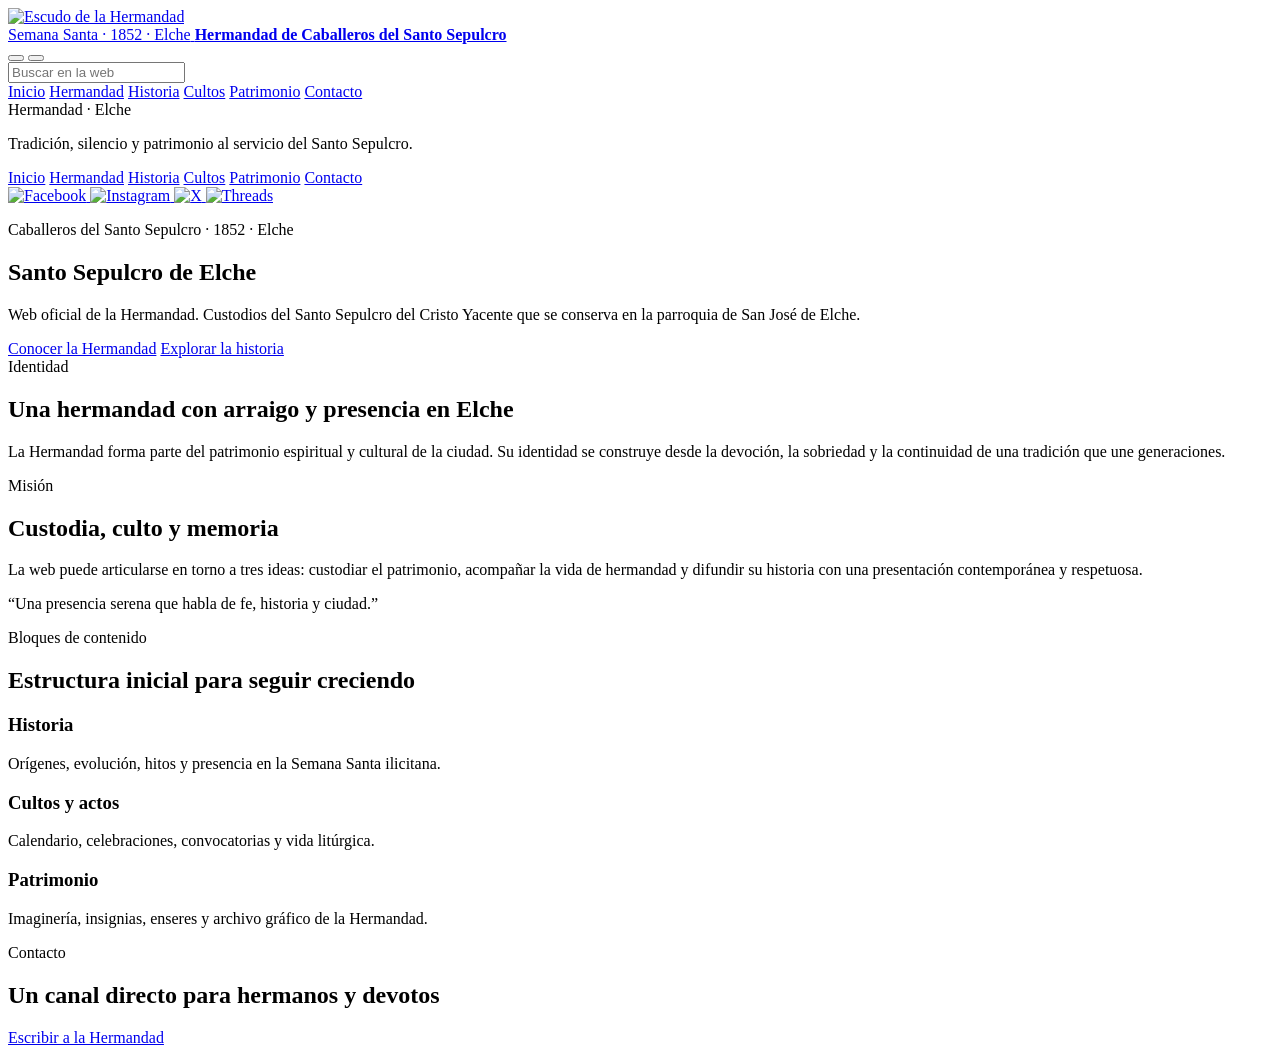
==== index.html @ 03a78425 "Add files via upload" ====
<!doctype html>
<html lang="es">
<head>
  <meta charset="UTF-8">
  <meta name="viewport" content="width=device-width, initial-scale=1.0">
  <title>Hermandad de Caballeros del Santo Sepulcro de Elche</title>
  <meta name="description" content="Web oficial de la Hermandad de Caballeros del Santo Sepulcro de Elche">
  <link rel="icon" href="img/sepulcro-n.png" type="image/png">
  <link rel="preconnect" href="https://fonts.googleapis.com">
  <link rel="preconnect" href="https://fonts.gstatic.com" crossorigin>
  <link href="https://fonts.googleapis.com/css2?family=Cormorant+Garamond:wght@500;600;700&family=Inter:wght@400;500;600&display=swap" rel="stylesheet">
  <link rel="stylesheet" href="css/styles.css">
</head>
<body class="home">
  <header class="site-header" id="siteHeader">
    <div class="header-bar wrap">
      <a href="index.html#inicio" class="brand" aria-label="Ir al inicio">
        <div class="brand-shield">
          <img src="img/escudo.png" alt="Escudo de la Hermandad">
        </div>
        <div class="brand-text">
          <span class="brand-top">Semana Santa · 1852 · Elche</span>
          <strong>Hermandad de Caballeros del Santo Sepulcro</strong>
        </div>
      </a>

      <div class="header-actions">
        <button class="icon-button search-toggle" type="button" aria-label="Abrir buscador" aria-expanded="false" aria-controls="searchPanel">
          <span class="icon-search"></span>
        </button>
        <button class="menu-toggle" type="button" aria-label="Abrir menú" aria-expanded="false" aria-controls="mobileMenu">
          <span></span>
          <span></span>
          <span></span>
        </button>
      </div>
    </div>

    <div class="search-panel" id="searchPanel">
      <div class="wrap search-inner">
        <input type="search" placeholder="Buscar en la web" aria-label="Buscar en la web">
      </div>
    </div>

    <nav class="desktop-nav wrap" aria-label="Menú principal">
      <a href="index.html#inicio">Inicio</a>
      <a href="hermandad.html">Hermandad</a>
      <a href="index.html#historia">Historia</a>
      <a href="index.html#cultos">Cultos</a>
      <a href="index.html#patrimonio">Patrimonio</a>
      <a href="index.html#contacto">Contacto</a>
    </nav>

    <nav class="mobile-menu" id="mobileMenu" aria-label="Menú móvil">
      <div class="mobile-menu-inner wrap">
        <div class="mobile-menu-copy">
          <span class="mobile-eyebrow">Hermandad · Elche</span>
          <p>Tradición, silencio y patrimonio al servicio del Santo Sepulcro.</p>
        </div>

        <nav class="mobile-nav">
          <a href="index.html#inicio">Inicio</a>
          <a href="hermandad.html">Hermandad</a>
          <a href="index.html#historia">Historia</a>
          <a href="index.html#cultos">Cultos</a>
          <a href="index.html#patrimonio">Patrimonio</a>
          <a href="index.html#contacto">Contacto</a>
        </nav>

        <div class="mobile-social">
          <a href="https://www.facebook.com/SantoSepulcroElche/" target="_blank" rel="noreferrer" class="social-link" aria-label="Facebook">
            <img src="https://cdn.jsdelivr.net/npm/simple-icons@v9/icons/facebook.svg" alt="Facebook">
          </a>
          <a href="https://www.instagram.com/hermandadsantosepulcroelche/" target="_blank" rel="noreferrer" class="social-link" aria-label="Instagram">
            <img src="https://cdn.jsdelivr.net/npm/simple-icons@v9/icons/instagram.svg" alt="Instagram">
          </a>
          <a href="https://x.com/santo_elche" target="_blank" rel="noreferrer" class="social-link" aria-label="X">
            <img src="https://cdn.jsdelivr.net/npm/simple-icons@v9/icons/x.svg" alt="X">
          </a>
          <a href="https://www.threads.com/@hermandadsantosepulcroelche" target="_blank" rel="noreferrer" class="social-link" aria-label="Threads">
            <img src="https://cdn.jsdelivr.net/npm/simple-icons@v9/icons/threads.svg" alt="Threads">
          </a>
        </div>
      </div>
    </nav>
  </header>

  <main>
    <section class="hero" id="inicio">
      <div class="hero-overlay"></div>
      <div class="wrap hero-content">
        <p class="hero-kicker">Caballeros del Santo Sepulcro · 1852 · Elche</p>
        <h1>Santo Sepulcro de Elche</h1>
        <p class="hero-lead">
          Web oficial de la Hermandad. Custodios del Santo Sepulcro del Cristo Yacente que se conserva en la parroquia de San José de Elche.
        </p>
        <div class="hero-actions">
          <a class="button button-primary" href="hermandad.html">Conocer la Hermandad</a>
          <a class="button button-secondary" href="#historia">Explorar la historia</a>
        </div>
      </div>
    </section>

    <section class="section intro-grid" id="historia">
      <div class="wrap grid-two">
        <article class="panel">
          <span class="section-kicker">Identidad</span>
          <h2>Una hermandad con arraigo y presencia en Elche</h2>
          <p>
            La Hermandad forma parte del patrimonio espiritual y cultural de la ciudad. Su identidad se construye desde la devoción, la sobriedad y la continuidad de una tradición que une generaciones.
          </p>
        </article>
        <article class="panel panel-soft">
          <span class="section-kicker">Misión</span>
          <h2>Custodia, culto y memoria</h2>
          <p>
            La web puede articularse en torno a tres ideas: custodiar el patrimonio, acompañar la vida de hermandad y difundir su historia con una presentación contemporánea y respetuosa.
          </p>
        </article>
      </div>
    </section>

    <section class="section quote-band" id="cultos">
      <div class="wrap quote-band-inner">
        <p>“Una presencia serena que habla de fe, historia y ciudad.”</p>
      </div>
    </section>

    <section class="section cards-section" id="patrimonio">
      <div class="wrap">
        <div class="section-head">
          <span class="section-kicker">Bloques de contenido</span>
          <h2>Estructura inicial para seguir creciendo</h2>
        </div>
        <div class="cards-grid">
          <article class="info-card">
            <h3>Historia</h3>
            <p>Orígenes, evolución, hitos y presencia en la Semana Santa ilicitana.</p>
          </article>
          <article class="info-card">
            <h3>Cultos y actos</h3>
            <p>Calendario, celebraciones, convocatorias y vida litúrgica.</p>
          </article>
          <article class="info-card">
            <h3>Patrimonio</h3>
            <p>Imaginería, insignias, enseres y archivo gráfico de la Hermandad.</p>
          </article>
        </div>
      </div>
    </section>

    <section class="section contact-strip" id="contacto">
      <div class="wrap contact-strip-inner">
        <div>
          <span class="section-kicker">Contacto</span>
          <h2>Un canal directo para hermanos y devotos</h2>
        </div>
        <a class="button button-primary" href="mailto:info@example.com">Escribir a la Hermandad</a>
      </div>
    </section>
  </main>

  <script src="js/menu.js"></script>
</body>
</html>
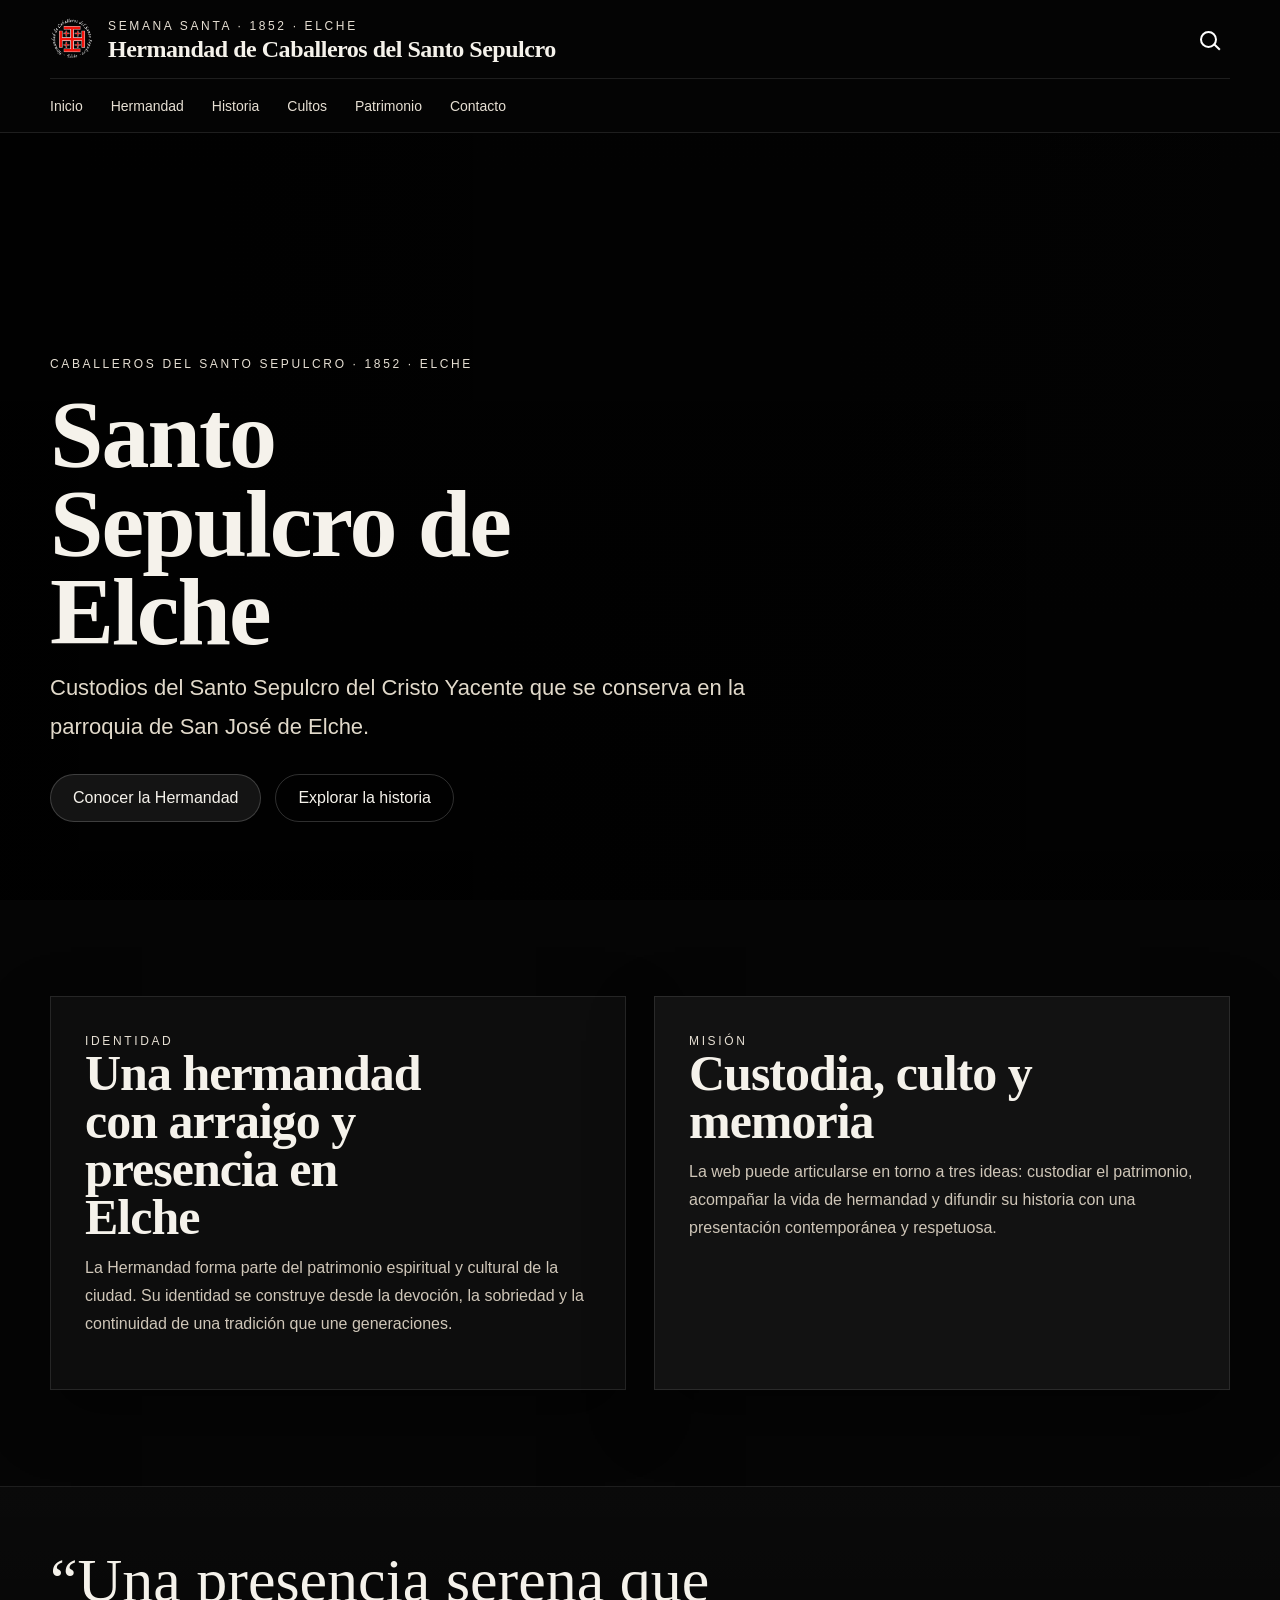
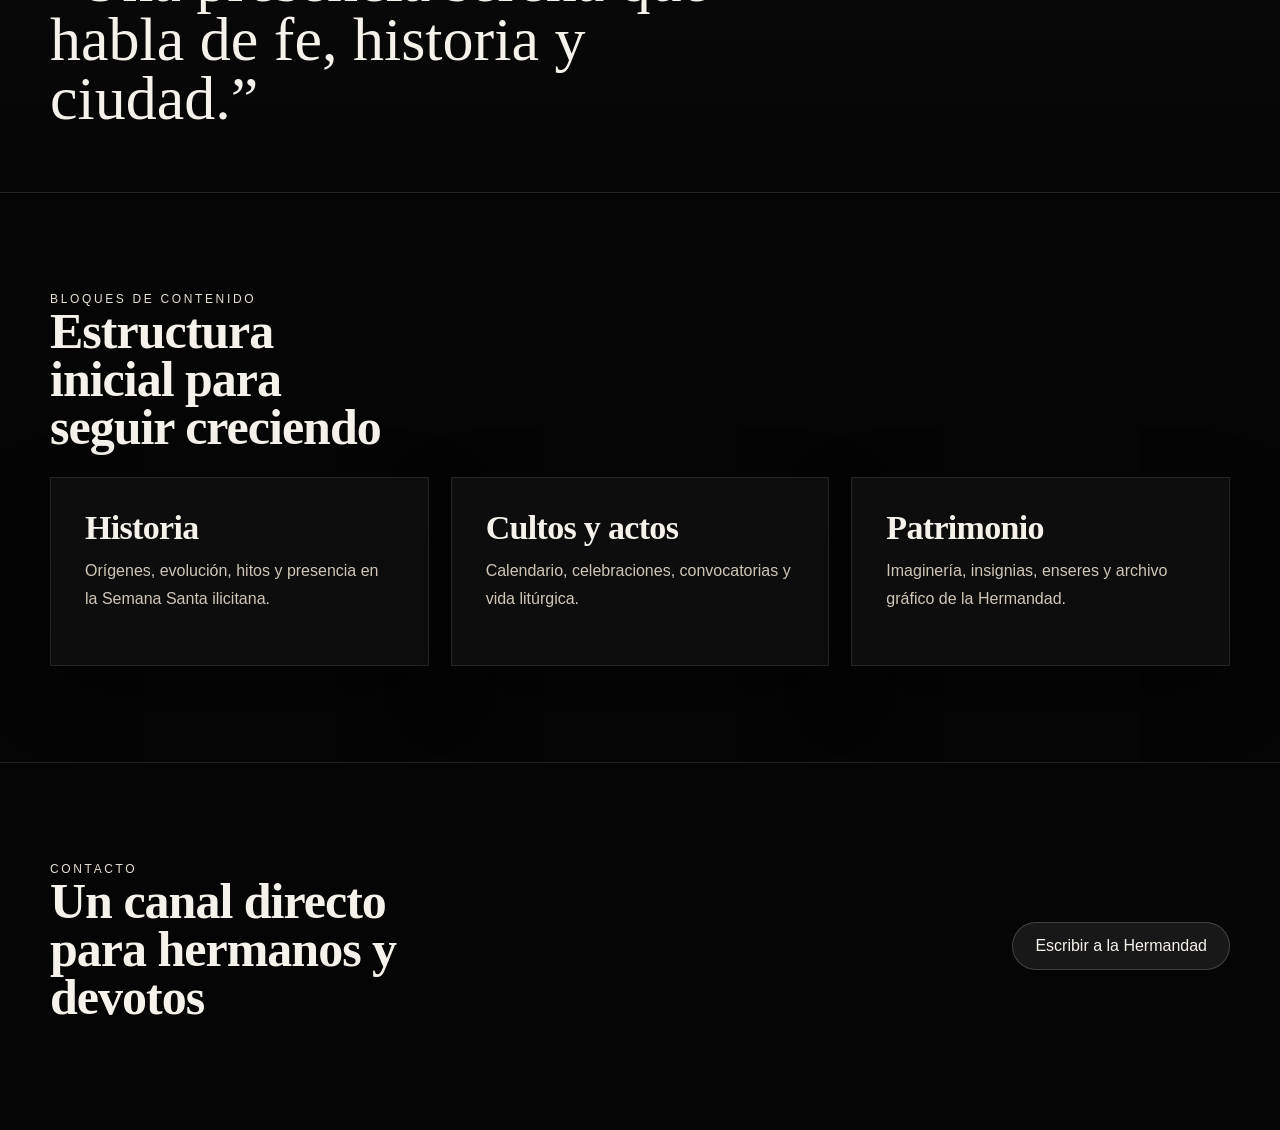
==== commit 62517e54: "Update meta description and hero text" ====
--- a/index.html
+++ b/index.html
@@ -4,7 +4,7 @@
   <meta charset="UTF-8">
   <meta name="viewport" content="width=device-width, initial-scale=1.0">
   <title>Hermandad de Caballeros del Santo Sepulcro de Elche</title>
-  <meta name="description" content="Web oficial de la Hermandad de Caballeros del Santo Sepulcro de Elche">
+  <meta name="description" content="Hermandad de Caballeros del Santo Sepulcro de Elche">
   <link rel="icon" href="img/sepulcro-n.png" type="image/png">
   <link rel="preconnect" href="https://fonts.googleapis.com">
   <link rel="preconnect" href="https://fonts.gstatic.com" crossorigin>
@@ -92,7 +92,7 @@
         <p class="hero-kicker">Caballeros del Santo Sepulcro · 1852 · Elche</p>
         <h1>Santo Sepulcro de Elche</h1>
         <p class="hero-lead">
-          Web oficial de la Hermandad. Custodios del Santo Sepulcro del Cristo Yacente que se conserva en la parroquia de San José de Elche.
+          Custodios del Santo Sepulcro del Cristo Yacente que se conserva en la parroquia de San José de Elche.
         </p>
         <div class="hero-actions">
           <a class="button button-primary" href="hermandad.html">Conocer la Hermandad</a>
--- a/css/styles.css
+++ b/css/styles.css
@@ -0,0 +1,692 @@
+:root {
+  --bg: #050505;
+  --surface: #0d0d0d;
+  --surface-soft: #121212;
+  --surface-elevated: rgba(255, 255, 255, 0.04);
+  --text: #f5f2eb;
+  --muted: #cfc6b8;
+  --muted-strong: #e6dfd3;
+  --accent: #b89a6a;
+  --line: rgba(255, 255, 255, 0.1);
+  --line-strong: rgba(255, 255, 255, 0.18);
+  --shadow: 0 24px 60px rgba(0, 0, 0, 0.42);
+  --max-width: 1180px;
+}
+
+* {
+  box-sizing: border-box;
+}
+
+html {
+  scroll-behavior: smooth;
+}
+
+body {
+  margin: 0;
+  background: var(--bg);
+  color: var(--text);
+  font-family: 'Inter', Arial, sans-serif;
+  text-rendering: optimizeLegibility;
+}
+
+body.menu-open {
+  overflow: hidden;
+}
+
+img {
+  display: block;
+  max-width: 100%;
+}
+
+button,
+input {
+  font: inherit;
+}
+
+button {
+  -webkit-tap-highlight-color: transparent;
+}
+
+p {
+  margin: 0 0 1.1rem;
+  color: var(--muted);
+  line-height: 1.75;
+}
+
+h1,
+h2,
+h3,
+.brand-text strong {
+  font-family: 'Cormorant Garamond', Georgia, serif;
+  font-weight: 600;
+  letter-spacing: -0.02em;
+}
+
+h1,
+h2,
+h3 {
+  margin: 0 0 0.8rem;
+  color: var(--text);
+}
+
+a {
+  color: inherit;
+  text-decoration: none;
+}
+
+.wrap {
+  width: min(calc(100% - 32px), var(--max-width));
+  margin: 0 auto;
+}
+
+.section {
+  padding: 96px 0;
+}
+
+.section-kicker,
+.hero-kicker,
+.brand-top,
+.mobile-eyebrow {
+  display: inline-block;
+  color: var(--muted-strong);
+  font-size: 12px;
+  letter-spacing: 0.22em;
+  text-transform: uppercase;
+}
+
+.button {
+  display: inline-flex;
+  align-items: center;
+  justify-content: center;
+  min-height: 48px;
+  padding: 0 22px;
+  border-radius: 999px;
+  border: 1px solid var(--line-strong);
+  transition: transform 0.28s ease, background 0.28s ease, border-color 0.28s ease;
+}
+
+.button:hover {
+  transform: translateY(-1px);
+}
+
+.button-primary {
+  background: rgba(255, 255, 255, 0.08);
+}
+
+.button-primary:hover {
+  background: rgba(255, 255, 255, 0.14);
+}
+
+.button-secondary {
+  background: transparent;
+}
+
+/* HEADER */
+.site-header {
+  position: fixed;
+  inset: 0 0 auto 0;
+  z-index: 100;
+  background: transparent;
+  backdrop-filter: blur(0);
+  transition: background 0.35s ease, backdrop-filter 0.35s ease;
+}
+
+.site-header.compact,
+body:not(.home) .site-header {
+  background: rgba(5, 5, 5, 0.8);
+  backdrop-filter: blur(16px);
+  border-bottom: 1px solid var(--line);
+}
+
+.header-bar {
+  min-height: 108px;
+  display: flex;
+  align-items: center;
+  justify-content: space-between;
+  gap: 16px;
+  transition: min-height 0.3s ease;
+}
+
+.site-header.compact .header-bar,
+body:not(.home) .header-bar {
+  min-height: 78px;
+}
+
+.brand {
+  display: flex;
+  align-items: center;
+  gap: 14px;
+  min-width: 0;
+  max-width: calc(100% - 110px);
+}
+
+.brand-shield {
+  width: 68px;
+  height: 68px;
+  flex: 0 0 68px;
+  border-radius: 50%;
+  overflow: hidden;
+  transition: width 0.3s ease, height 0.3s ease, flex-basis 0.3s ease;
+}
+
+.site-header.compact .brand-shield,
+body:not(.home) .brand-shield {
+  width: 44px;
+  height: 44px;
+  flex: 0 0 44px;
+}
+
+.brand-shield img {
+  width: 100%;
+  height: 100%;
+  object-fit: cover;
+}
+
+.brand-text {
+  min-width: 0;
+}
+
+.brand-top {
+  margin-bottom: 4px;
+}
+
+.brand-text strong {
+  display: block;
+  font-size: 30px;
+  line-height: 0.98;
+  transition: font-size 0.3s ease, line-height 0.3s ease;
+}
+
+.site-header.compact .brand-text strong,
+body:not(.home) .brand-text strong {
+  font-size: 24px;
+  line-height: 1.02;
+}
+
+.header-actions {
+  display: flex;
+  align-items: center;
+  gap: 6px;
+  flex: 0 0 auto;
+}
+
+.icon-button,
+.menu-toggle {
+  width: 44px;
+  height: 44px;
+  display: inline-flex;
+  align-items: center;
+  justify-content: center;
+  background: transparent;
+  border: none;
+  color: #ffffff;
+  cursor: pointer;
+  padding: 0;
+}
+
+.icon-search {
+  width: 17px;
+  height: 17px;
+  border: 2px solid #ffffff;
+  border-radius: 50%;
+  display: inline-block;
+  position: relative;
+}
+
+.icon-search::after {
+  content: '';
+  position: absolute;
+  width: 8px;
+  height: 2px;
+  background: #ffffff;
+  right: -6px;
+  bottom: -2px;
+  transform: rotate(45deg);
+  transform-origin: center;
+}
+
+.menu-toggle {
+  display: none;
+  flex-direction: column;
+  gap: 4px;
+}
+
+.menu-toggle span {
+  display: block;
+  width: 18px;
+  height: 2px;
+  background: #ffffff;
+  transition: transform 0.25s ease, opacity 0.25s ease;
+}
+
+.menu-toggle.is-active span:nth-child(1) {
+  transform: translateY(6px) rotate(45deg);
+}
+
+.menu-toggle.is-active span:nth-child(2) {
+  opacity: 0;
+}
+
+.menu-toggle.is-active span:nth-child(3) {
+  transform: translateY(-6px) rotate(-45deg);
+}
+
+.search-panel {
+  max-height: 0;
+  overflow: hidden;
+  transition: max-height 0.32s ease;
+}
+
+.search-panel.is-open {
+  max-height: 90px;
+}
+
+.search-inner {
+  padding: 14px 0;
+}
+
+.search-panel input {
+  width: 100%;
+  border: 1px solid var(--line-strong);
+  border-radius: 999px;
+  background: #0b0b0b;
+  color: #ffffff;
+  padding: 14px 18px;
+  outline: none;
+}
+
+.search-panel input::placeholder {
+  color: #9e9e9e;
+}
+
+.desktop-nav {
+  min-height: 54px;
+  display: flex;
+  align-items: center;
+  gap: 28px;
+  border-top: 1px solid var(--line);
+  font-size: 14px;
+}
+
+.desktop-nav a {
+  position: relative;
+  padding: 10px 0;
+  color: var(--muted-strong);
+}
+
+.desktop-nav a::after {
+  content: '';
+  position: absolute;
+  left: 0;
+  bottom: 4px;
+  width: 0;
+  height: 1px;
+  background: currentColor;
+  transition: width 0.22s ease;
+}
+
+.desktop-nav a:hover::after,
+.desktop-nav a[aria-current='page']::after {
+  width: 100%;
+}
+
+/* MOBILE MENU */
+.mobile-menu {
+  position: fixed;
+  inset: 0;
+  padding-top: 96px;
+  background: rgba(3, 3, 3, 0.62);
+  backdrop-filter: blur(0px);
+  opacity: 0;
+  visibility: hidden;
+  pointer-events: none;
+  transition: opacity 0.45s ease, visibility 0.45s ease, backdrop-filter 0.45s ease;
+}
+
+.mobile-menu::before {
+  content: '';
+  position: absolute;
+  inset: 0;
+  background: linear-gradient(180deg, rgba(10, 10, 10, 0.86) 0%, rgba(4, 4, 4, 0.96) 100%);
+}
+
+.mobile-menu.is-open {
+  opacity: 1;
+  visibility: visible;
+  pointer-events: auto;
+  backdrop-filter: blur(14px);
+}
+
+.mobile-menu-inner {
+  position: relative;
+  z-index: 1;
+  min-height: calc(100vh - 96px);
+  padding: 36px 0 40px;
+  display: flex;
+  flex-direction: column;
+  justify-content: space-between;
+}
+
+.mobile-menu-copy,
+.mobile-nav a,
+.mobile-social {
+  opacity: 0;
+  transform: translateY(20px);
+  filter: blur(12px);
+}
+
+.mobile-menu.is-open .mobile-menu-copy {
+  opacity: 1;
+  transform: translateY(0);
+  filter: blur(0);
+  transition: opacity 0.42s ease 0.08s, transform 0.42s ease 0.08s, filter 0.42s ease 0.08s;
+}
+
+.mobile-menu.is-open .mobile-nav a,
+.mobile-menu.is-open .mobile-social {
+  opacity: 1;
+  transform: translateY(0);
+  filter: blur(0);
+  transition-property: opacity, transform, filter;
+  transition-duration: 0.42s;
+  transition-timing-function: ease;
+}
+
+.mobile-menu.is-open .mobile-nav a:nth-child(1) { transition-delay: 0.12s; }
+.mobile-menu.is-open .mobile-nav a:nth-child(2) { transition-delay: 0.18s; }
+.mobile-menu.is-open .mobile-nav a:nth-child(3) { transition-delay: 0.24s; }
+.mobile-menu.is-open .mobile-nav a:nth-child(4) { transition-delay: 0.3s; }
+.mobile-menu.is-open .mobile-nav a:nth-child(5) { transition-delay: 0.36s; }
+.mobile-menu.is-open .mobile-nav a:nth-child(6) { transition-delay: 0.42s; }
+.mobile-menu.is-open .mobile-social { transition-delay: 0.5s; }
+
+.mobile-menu-copy {
+  max-width: 420px;
+  margin-bottom: 34px;
+}
+
+.mobile-menu-copy p {
+  margin-top: 12px;
+  color: var(--muted);
+}
+
+.mobile-nav {
+  display: flex;
+  flex-direction: column;
+  gap: 18px;
+}
+
+.mobile-nav a {
+  width: fit-content;
+  font-family: 'Cormorant Garamond', Georgia, serif;
+  font-size: clamp(34px, 7vw, 54px);
+  line-height: 0.96;
+}
+
+.mobile-social {
+  display: flex;
+  gap: 18px;
+  align-items: center;
+  margin-top: 34px;
+}
+
+.social-link {
+  display: inline-flex;
+  align-items: center;
+  justify-content: center;
+  width: 42px;
+  height: 42px;
+  border-radius: 50%;
+  border: 1px solid var(--line);
+  background: rgba(255, 255, 255, 0.03);
+}
+
+.social-link img {
+  width: 18px;
+  height: 18px;
+  filter: invert(1);
+}
+
+/* HERO */
+.hero,
+.page-hero {
+  position: relative;
+  min-height: 100vh;
+  display: flex;
+  align-items: flex-end;
+}
+
+.hero {
+  background: linear-gradient(rgba(0, 0, 0, 0.32), rgba(0, 0, 0, 0.72)),
+    url('https://semanasantaelche.com/wp-content/uploads/2018/11/SEPULCRO-1_kfvx44.jpg') center/cover no-repeat;
+}
+
+.page-hero-hermandad {
+  min-height: 78vh;
+  background: linear-gradient(rgba(0, 0, 0, 0.36), rgba(0, 0, 0, 0.72)),
+    url('https://semanasantaelche.com/wp-content/uploads/2018/11/SEPULCRO-1_kfvx44.jpg') center/cover no-repeat;
+}
+
+.hero-overlay {
+  position: absolute;
+  inset: 0;
+  background: linear-gradient(90deg, rgba(0, 0, 0, 0.8) 0%, rgba(0, 0, 0, 0.46) 42%, rgba(0, 0, 0, 0.14) 100%);
+}
+
+.hero-content,
+.page-hero-content {
+  position: relative;
+  z-index: 1;
+  padding: 190px 0 78px;
+}
+
+.hero-kicker {
+  margin-bottom: 16px;
+}
+
+.hero h1,
+.page-hero h1 {
+  max-width: 10ch;
+  font-size: clamp(54px, 8vw, 96px);
+  line-height: 0.92;
+}
+
+.hero-lead,
+.page-hero p {
+  max-width: 700px;
+  color: #e1d9ca;
+  font-size: clamp(18px, 2vw, 22px);
+}
+
+.hero-actions {
+  display: flex;
+  flex-wrap: wrap;
+  gap: 14px;
+  margin-top: 28px;
+}
+
+/* CONTENT */
+.grid-two {
+  display: grid;
+  grid-template-columns: repeat(2, minmax(0, 1fr));
+  gap: 28px;
+}
+
+.panel,
+.info-card {
+  padding: 34px;
+  border: 1px solid var(--line);
+  background: var(--surface);
+  box-shadow: var(--shadow);
+}
+
+.panel-soft,
+.alt-surface .info-card {
+  background: var(--surface-soft);
+}
+
+.panel h2,
+.section-head h2,
+.contact-strip h2,
+.hermandad-grid h2 {
+  font-size: clamp(34px, 4vw, 50px);
+  line-height: 0.96;
+  max-width: 14ch;
+}
+
+.quote-band {
+  padding: 64px 0;
+  border-top: 1px solid var(--line);
+  border-bottom: 1px solid var(--line);
+  background: linear-gradient(180deg, rgba(255,255,255,0.02), rgba(255,255,255,0));
+}
+
+.quote-band-inner p {
+  margin: 0;
+  max-width: 24ch;
+  color: var(--text);
+  font-family: 'Cormorant Garamond', Georgia, serif;
+  font-size: clamp(34px, 6vw, 62px);
+  line-height: 0.95;
+}
+
+.section-head {
+  margin-bottom: 26px;
+}
+
+.cards-grid {
+  display: grid;
+  grid-template-columns: repeat(3, minmax(0, 1fr));
+  gap: 22px;
+}
+
+.info-card h3 {
+  font-size: 34px;
+  line-height: 0.95;
+}
+
+.contact-strip {
+  border-top: 1px solid var(--line);
+}
+
+.contact-strip-inner {
+  display: flex;
+  align-items: center;
+  justify-content: space-between;
+  gap: 24px;
+}
+
+.page-main {
+  padding-top: 0;
+}
+
+.feature-list {
+  margin: 0;
+  padding-left: 18px;
+  color: var(--muted);
+  line-height: 1.9;
+}
+
+/* RESPONSIVE */
+@media (max-width: 900px) {
+  .desktop-nav {
+    display: none;
+  }
+
+  .menu-toggle {
+    display: inline-flex;
+  }
+
+  .header-bar {
+    min-height: 96px;
+  }
+
+  .brand {
+    gap: 10px;
+    max-width: calc(100% - 96px);
+  }
+
+  .brand-shield {
+    width: 58px;
+    height: 58px;
+    flex: 0 0 58px;
+  }
+
+  .brand-text strong {
+    font-size: 24px;
+  }
+
+  .hero-content,
+  .page-hero-content {
+    padding: 152px 0 56px;
+  }
+
+  .grid-two,
+  .cards-grid,
+  .contact-strip-inner {
+    grid-template-columns: 1fr;
+    display: grid;
+  }
+}
+
+@media (min-width: 901px) {
+  .mobile-menu {
+    display: none;
+  }
+}
+
+@media (max-width: 640px) {
+  .section {
+    padding: 72px 0;
+  }
+
+  .icon-button,
+  .menu-toggle {
+    width: 38px;
+    height: 38px;
+  }
+
+  .brand {
+    max-width: calc(100% - 82px);
+  }
+
+  .brand-shield {
+    width: 52px;
+    height: 52px;
+    flex: 0 0 52px;
+  }
+
+  .site-header.compact .brand-shield,
+  body:not(.home) .brand-shield {
+    width: 40px;
+    height: 40px;
+    flex: 0 0 40px;
+  }
+
+  .brand-top,
+  .section-kicker,
+  .hero-kicker,
+  .mobile-eyebrow {
+    font-size: 10px;
+    letter-spacing: 0.16em;
+  }
+
+  .brand-text strong {
+    font-size: 20px;
+  }
+
+  .site-header.compact .brand-text strong,
+  body:not(.home) .brand-text strong {
+    font-size: 17px;
+  }
+
+  .hero h1,
+  .page-hero h1 {
+    max-width: 100%;
+  }
+
+  .panel,
+  .info-card {
+    padding: 26px;
+  }
+}
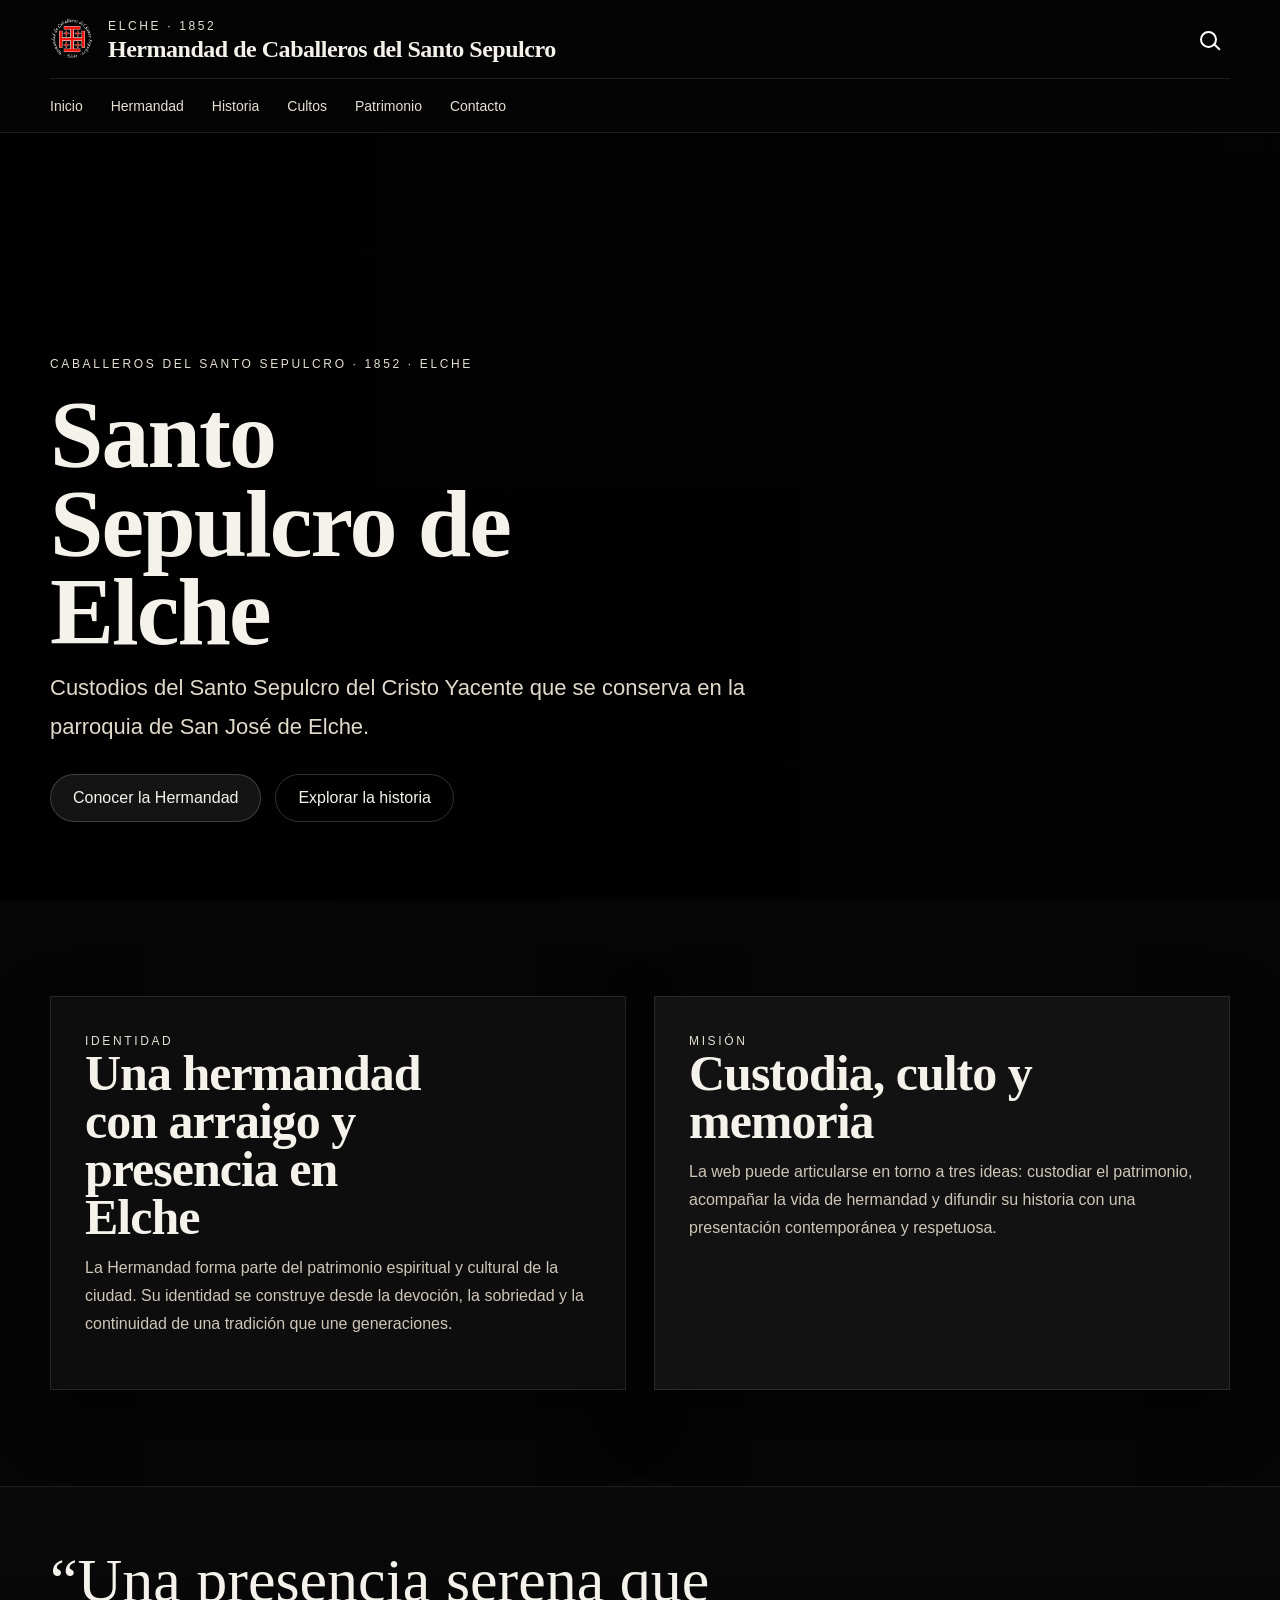
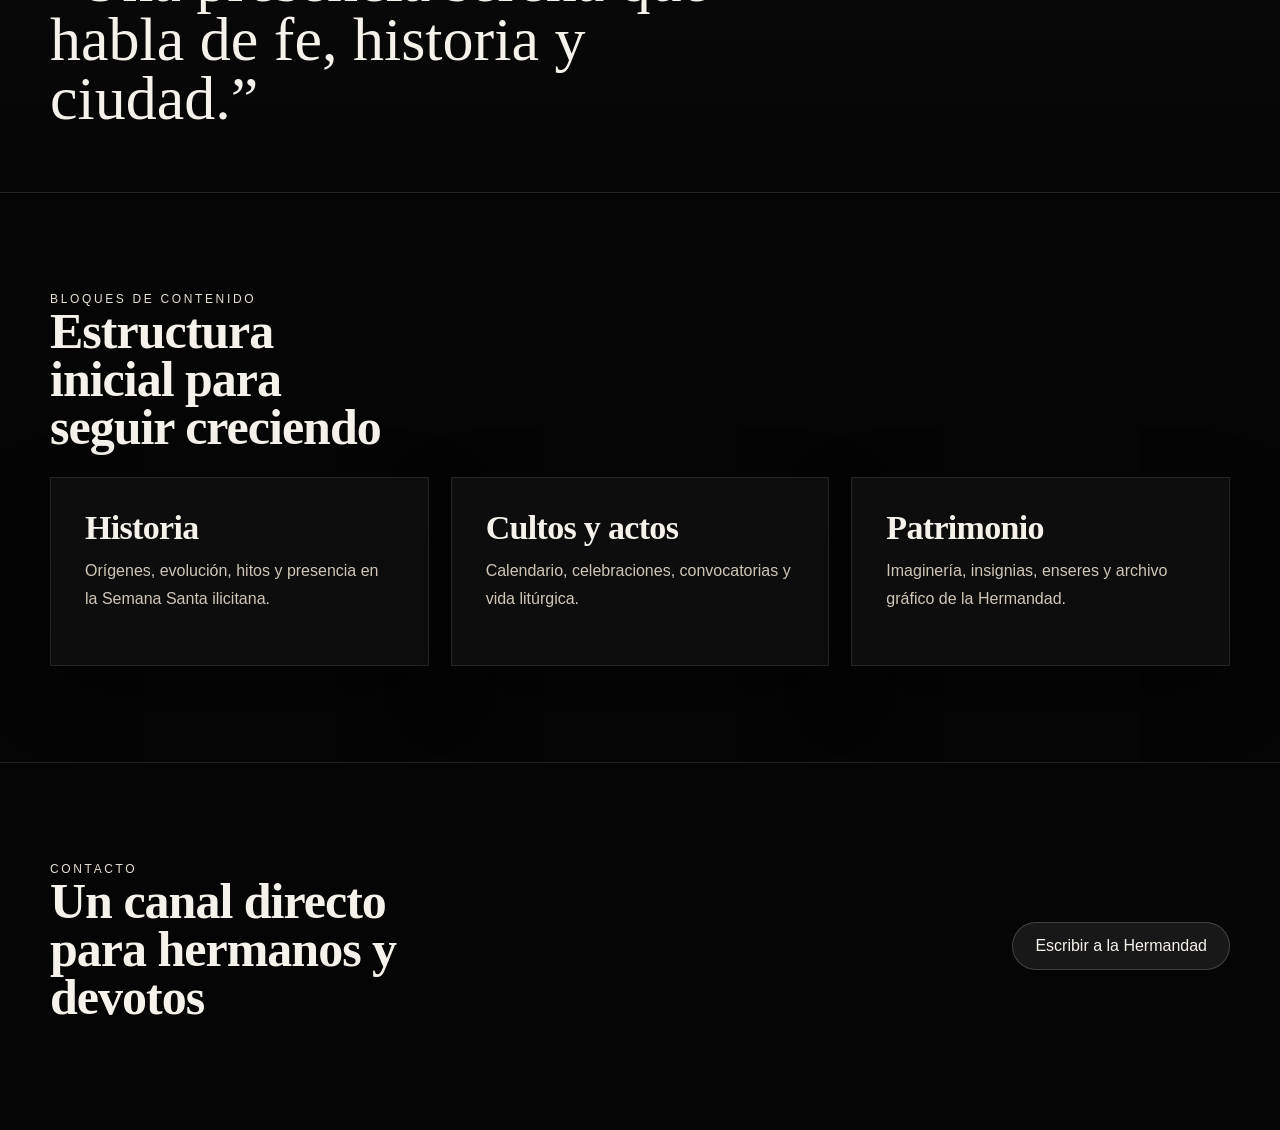
==== commit 7d5f63f1: "Update brand text in index.html" ====
--- a/index.html
+++ b/index.html
@@ -19,7 +19,7 @@
           <img src="img/escudo.png" alt="Escudo de la Hermandad">
         </div>
         <div class="brand-text">
-          <span class="brand-top">Semana Santa · 1852 · Elche</span>
+          <span class="brand-top">Elche · 1852</span>
           <strong>Hermandad de Caballeros del Santo Sepulcro</strong>
         </div>
       </a>
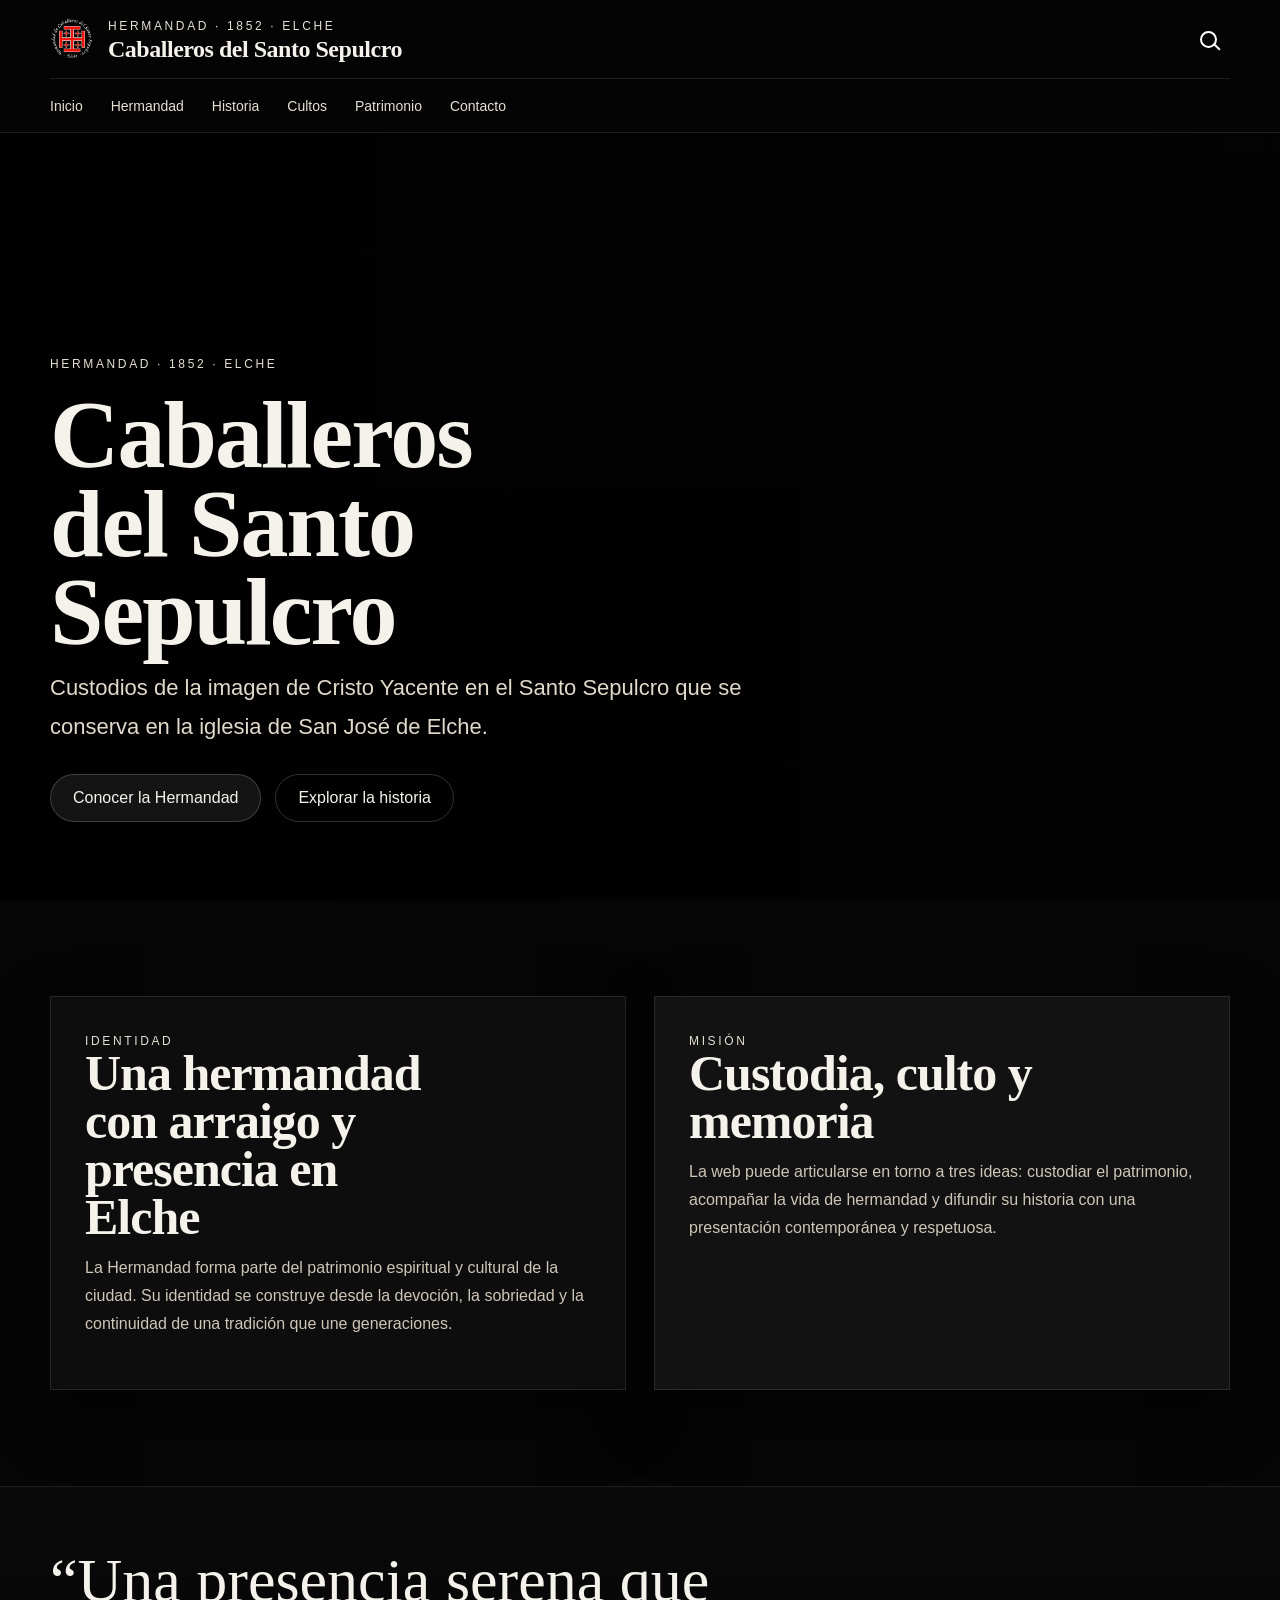
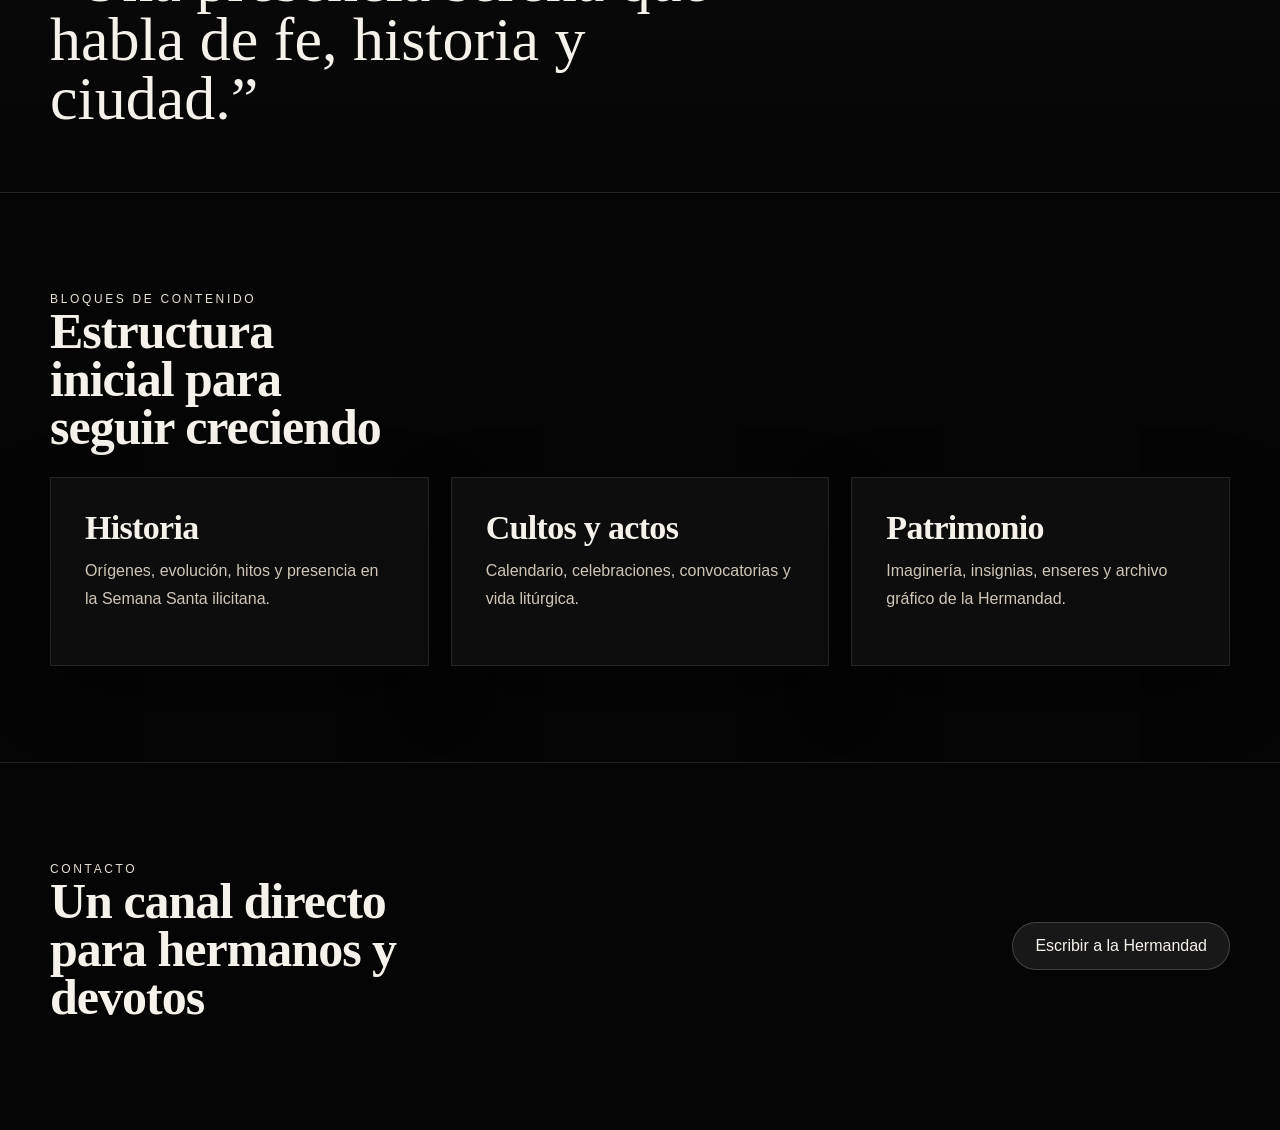
==== commit 2f6a0483: "Update brand text and hero section content" ====
--- a/index.html
+++ b/index.html
@@ -19,8 +19,8 @@
           <img src="img/escudo.png" alt="Escudo de la Hermandad">
         </div>
         <div class="brand-text">
-          <span class="brand-top">Elche · 1852</span>
-          <strong>Hermandad de Caballeros del Santo Sepulcro</strong>
+          <span class="brand-top">Hermandad · 1852 · Elche</span>
+          <strong>Caballeros del Santo Sepulcro</strong>
         </div>
       </a>
 
@@ -89,10 +89,10 @@
     <section class="hero" id="inicio">
       <div class="hero-overlay"></div>
       <div class="wrap hero-content">
-        <p class="hero-kicker">Caballeros del Santo Sepulcro · 1852 · Elche</p>
-        <h1>Santo Sepulcro de Elche</h1>
+        <p class="hero-kicker">Hermandad · 1852 · Elche</p>
+        <h1>Caballeros del Santo Sepulcro</h1>
         <p class="hero-lead">
-          Custodios del Santo Sepulcro del Cristo Yacente que se conserva en la parroquia de San José de Elche.
+          Custodios de la imagen de Cristo Yacente en el Santo Sepulcro que se conserva en la iglesia de San José de Elche.
         </p>
         <div class="hero-actions">
           <a class="button button-primary" href="hermandad.html">Conocer la Hermandad</a>
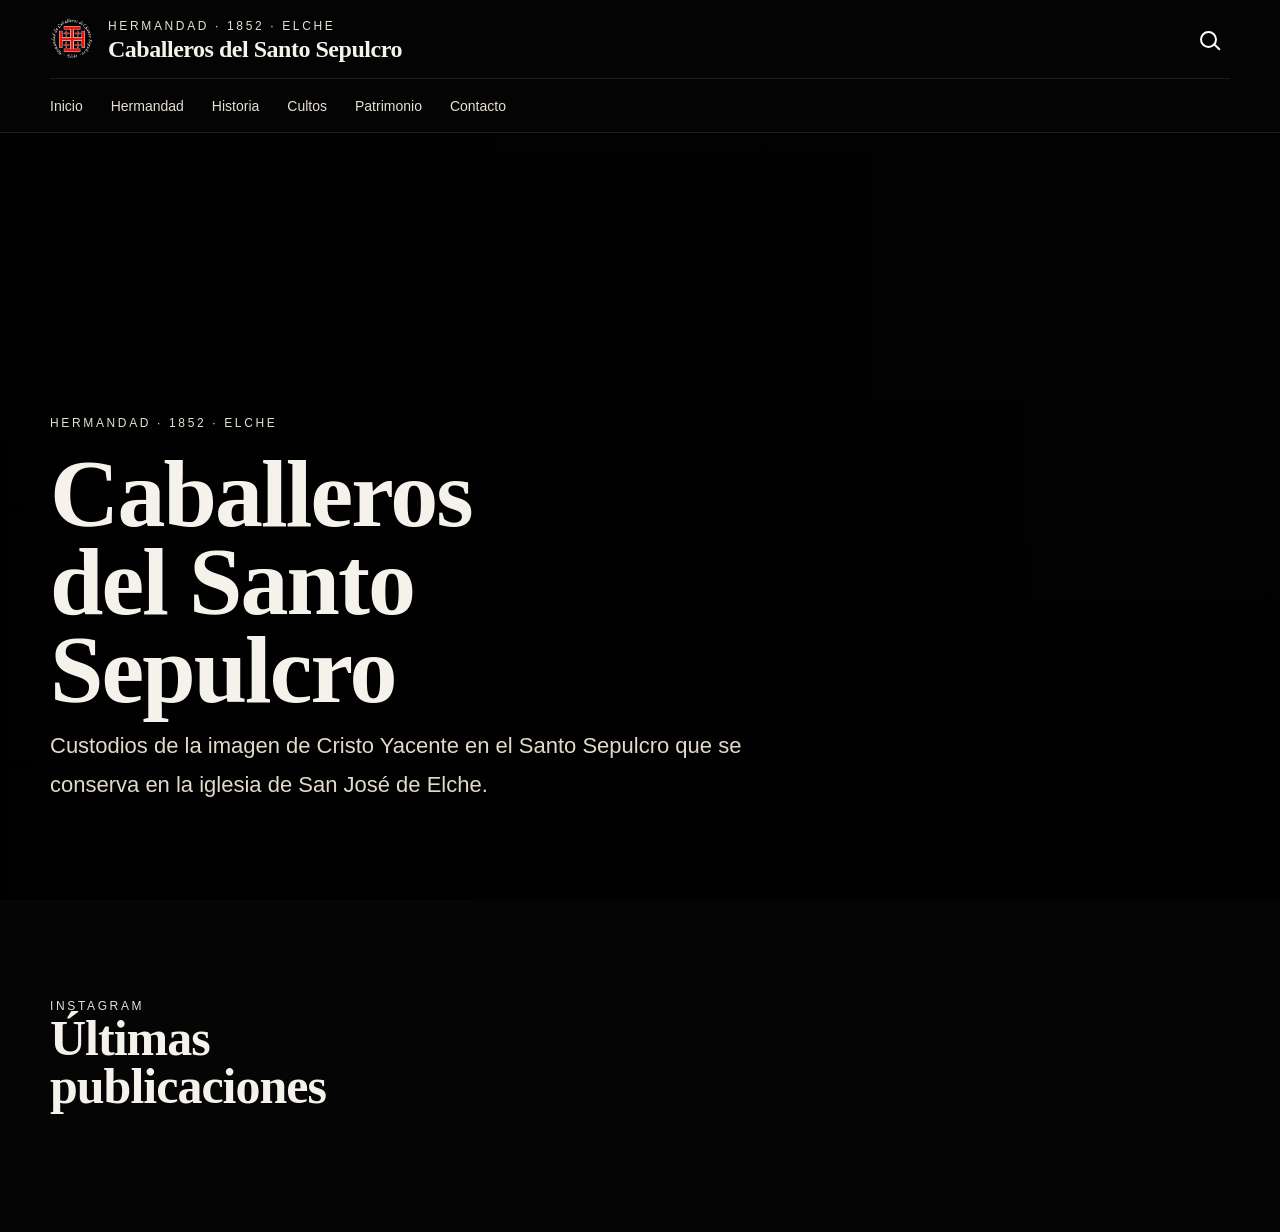
==== commit a3cfe2fe: "Refactor index.html for improved structure and links" ====
--- a/index.html
+++ b/index.html
@@ -4,20 +4,27 @@
   <meta charset="UTF-8">
   <meta name="viewport" content="width=device-width, initial-scale=1.0">
   <title>Hermandad de Caballeros del Santo Sepulcro de Elche</title>
-  <meta name="description" content="Hermandad de Caballeros del Santo Sepulcro de Elche">
+
+  <meta
+    name="description"
+    content="Hermandad de Caballeros del Santo Sepulcro de Elche"
+  >
+
   <link rel="icon" href="img/sepulcro-n.png" type="image/png">
-  <link rel="preconnect" href="https://fonts.googleapis.com">
-  <link rel="preconnect" href="https://fonts.gstatic.com" crossorigin>
-  <link href="https://fonts.googleapis.com/css2?family=Cormorant+Garamond:wght@500;600;700&family=Inter:wght@400;500;600&display=swap" rel="stylesheet">
+
   <link rel="stylesheet" href="css/styles.css">
 </head>
+
 <body class="home">
+
   <header class="site-header" id="siteHeader">
+
     <div class="header-bar wrap">
-      <a href="index.html#inicio" class="brand" aria-label="Ir al inicio">
+      <a href="#inicio" class="brand" aria-label="Ir al inicio">
         <div class="brand-shield">
           <img src="img/escudo.png" alt="Escudo de la Hermandad">
         </div>
+
         <div class="brand-text">
           <span class="brand-top">Hermandad · 1852 · Elche</span>
           <strong>Caballeros del Santo Sepulcro</strong>
@@ -25,10 +32,19 @@
       </a>
 
       <div class="header-actions">
-        <button class="icon-button search-toggle" type="button" aria-label="Abrir buscador" aria-expanded="false" aria-controls="searchPanel">
+        <button
+          class="icon-button search-toggle"
+          type="button"
+          aria-label="Abrir buscador"
+        >
           <span class="icon-search"></span>
         </button>
-        <button class="menu-toggle" type="button" aria-label="Abrir menú" aria-expanded="false" aria-controls="mobileMenu">
+
+        <button
+          class="menu-toggle"
+          type="button"
+          aria-label="Abrir menú"
+        >
           <span></span>
           <span></span>
           <span></span>
@@ -38,128 +54,90 @@
 
     <div class="search-panel" id="searchPanel">
       <div class="wrap search-inner">
-        <input type="search" placeholder="Buscar en la web" aria-label="Buscar en la web">
+        <input
+          type="search"
+          placeholder="Buscar en la web"
+          aria-label="Buscar en la web"
+        >
       </div>
     </div>
 
     <nav class="desktop-nav wrap" aria-label="Menú principal">
-      <a href="index.html#inicio">Inicio</a>
-      <a href="hermandad.html">Hermandad</a>
-      <a href="index.html#historia">Historia</a>
-      <a href="index.html#cultos">Cultos</a>
-      <a href="index.html#patrimonio">Patrimonio</a>
-      <a href="index.html#contacto">Contacto</a>
+      <a href="#inicio">Inicio</a>
+      <a href="#hermandad">Hermandad</a>
+      <a href="#historia">Historia</a>
+      <a href="#cultos">Cultos</a>
+      <a href="#patrimonio">Patrimonio</a>
+      <a href="#contacto">Contacto</a>
     </nav>
 
     <nav class="mobile-menu" id="mobileMenu" aria-label="Menú móvil">
-      <div class="mobile-menu-inner wrap">
-        <div class="mobile-menu-copy">
-          <span class="mobile-eyebrow">Hermandad · Elche</span>
-          <p>Tradición, silencio y patrimonio al servicio del Santo Sepulcro.</p>
+      <div class="mobile-menu-inner">
+
+        <div>
+          <nav class="mobile-nav">
+            <a href="#inicio">Inicio</a>
+            <a href="#hermandad">Hermandad</a>
+            <a href="#historia">Historia</a>
+            <a href="#cultos">Cultos</a>
+            <a href="#patrimonio">Patrimonio</a>
+            <a href="#contacto">Contacto</a>
+          </nav>
+
+          <div class="mobile-social">
+            <a href="https://www.facebook.com/SantoSepulcroElche/" target="_blank" class="social-link">
+              <img src="https://cdn.jsdelivr.net/npm/simple-icons@v9/icons/facebook.svg" alt="Facebook">
+            </a>
+
+            <a href="https://www.instagram.com/hermandadsantosepulcroelche/" target="_blank" class="social-link">
+              <img src="https://cdn.jsdelivr.net/npm/simple-icons@v9/icons/instagram.svg" alt="Instagram">
+            </a>
+
+            <a href="https://x.com/santo_elche" target="_blank" class="social-link">
+              <img src="https://cdn.jsdelivr.net/npm/simple-icons@v9/icons/x.svg" alt="X">
+            </a>
+
+            <a href="https://www.threads.com/@hermandadsantosepulcroelche" target="_blank" class="social-link">
+              <img src="https://cdn.jsdelivr.net/npm/simple-icons@v9/icons/threads.svg" alt="Threads">
+            </a>
+          </div>
         </div>
 
-        <nav class="mobile-nav">
-          <a href="index.html#inicio">Inicio</a>
-          <a href="hermandad.html">Hermandad</a>
-          <a href="index.html#historia">Historia</a>
-          <a href="index.html#cultos">Cultos</a>
-          <a href="index.html#patrimonio">Patrimonio</a>
-          <a href="index.html#contacto">Contacto</a>
-        </nav>
-
-        <div class="mobile-social">
-          <a href="https://www.facebook.com/SantoSepulcroElche/" target="_blank" rel="noreferrer" class="social-link" aria-label="Facebook">
-            <img src="https://cdn.jsdelivr.net/npm/simple-icons@v9/icons/facebook.svg" alt="Facebook">
-          </a>
-          <a href="https://www.instagram.com/hermandadsantosepulcroelche/" target="_blank" rel="noreferrer" class="social-link" aria-label="Instagram">
-            <img src="https://cdn.jsdelivr.net/npm/simple-icons@v9/icons/instagram.svg" alt="Instagram">
-          </a>
-          <a href="https://x.com/santo_elche" target="_blank" rel="noreferrer" class="social-link" aria-label="X">
-            <img src="https://cdn.jsdelivr.net/npm/simple-icons@v9/icons/x.svg" alt="X">
-          </a>
-          <a href="https://www.threads.com/@hermandadsantosepulcroelche" target="_blank" rel="noreferrer" class="social-link" aria-label="Threads">
-            <img src="https://cdn.jsdelivr.net/npm/simple-icons@v9/icons/threads.svg" alt="Threads">
-          </a>
-        </div>
       </div>
     </nav>
+
   </header>
 
   <main>
+
     <section class="hero" id="inicio">
       <div class="hero-overlay"></div>
+
       <div class="wrap hero-content">
         <p class="hero-kicker">Hermandad · 1852 · Elche</p>
         <h1>Caballeros del Santo Sepulcro</h1>
         <p class="hero-lead">
           Custodios de la imagen de Cristo Yacente en el Santo Sepulcro que se conserva en la iglesia de San José de Elche.
         </p>
-        <div class="hero-actions">
-          <a class="button button-primary" href="hermandad.html">Conocer la Hermandad</a>
-          <a class="button button-secondary" href="#historia">Explorar la historia</a>
+      </div>
+    </section>
+    
+    <section class="section instagram-section">
+      <div class="wrap">
+        <div class="section-head">
+          <span class="section-kicker">Instagram</span>
+          <h2>Últimas publicaciones</h2>
         </div>
+
+        <div class="sk-instagram-feed" data-embed-id="25665614" data-posts-limit="3"></div>
       </div>
     </section>
 
-    <section class="section intro-grid" id="historia">
-      <div class="wrap grid-two">
-        <article class="panel">
-          <span class="section-kicker">Identidad</span>
-          <h2>Una hermandad con arraigo y presencia en Elche</h2>
-          <p>
-            La Hermandad forma parte del patrimonio espiritual y cultural de la ciudad. Su identidad se construye desde la devoción, la sobriedad y la continuidad de una tradición que une generaciones.
-          </p>
-        </article>
-        <article class="panel panel-soft">
-          <span class="section-kicker">Misión</span>
-          <h2>Custodia, culto y memoria</h2>
-          <p>
-            La web puede articularse en torno a tres ideas: custodiar el patrimonio, acompañar la vida de hermandad y difundir su historia con una presentación contemporánea y respetuosa.
-          </p>
-        </article>
-      </div>
-    </section>
-
-    <section class="section quote-band" id="cultos">
-      <div class="wrap quote-band-inner">
-        <p>“Una presencia serena que habla de fe, historia y ciudad.”</p>
-      </div>
-    </section>
-
-    <section class="section cards-section" id="patrimonio">
-      <div class="wrap">
-        <div class="section-head">
-          <span class="section-kicker">Bloques de contenido</span>
-          <h2>Estructura inicial para seguir creciendo</h2>
-        </div>
-        <div class="cards-grid">
-          <article class="info-card">
-            <h3>Historia</h3>
-            <p>Orígenes, evolución, hitos y presencia en la Semana Santa ilicitana.</p>
-          </article>
-          <article class="info-card">
-            <h3>Cultos y actos</h3>
-            <p>Calendario, celebraciones, convocatorias y vida litúrgica.</p>
-          </article>
-          <article class="info-card">
-            <h3>Patrimonio</h3>
-            <p>Imaginería, insignias, enseres y archivo gráfico de la Hermandad.</p>
-          </article>
-        </div>
-      </div>
-    </section>
-
-    <section class="section contact-strip" id="contacto">
-      <div class="wrap contact-strip-inner">
-        <div>
-          <span class="section-kicker">Contacto</span>
-          <h2>Un canal directo para hermanos y devotos</h2>
-        </div>
-        <a class="button button-primary" href="mailto:info@example.com">Escribir a la Hermandad</a>
-      </div>
-    </section>
   </main>
 
+  <script src="https://widgets.sociablekit.com/instagram-feed/widget.js" defer></script>
+
   <script src="js/menu.js"></script>
+
 </body>
 </html>
